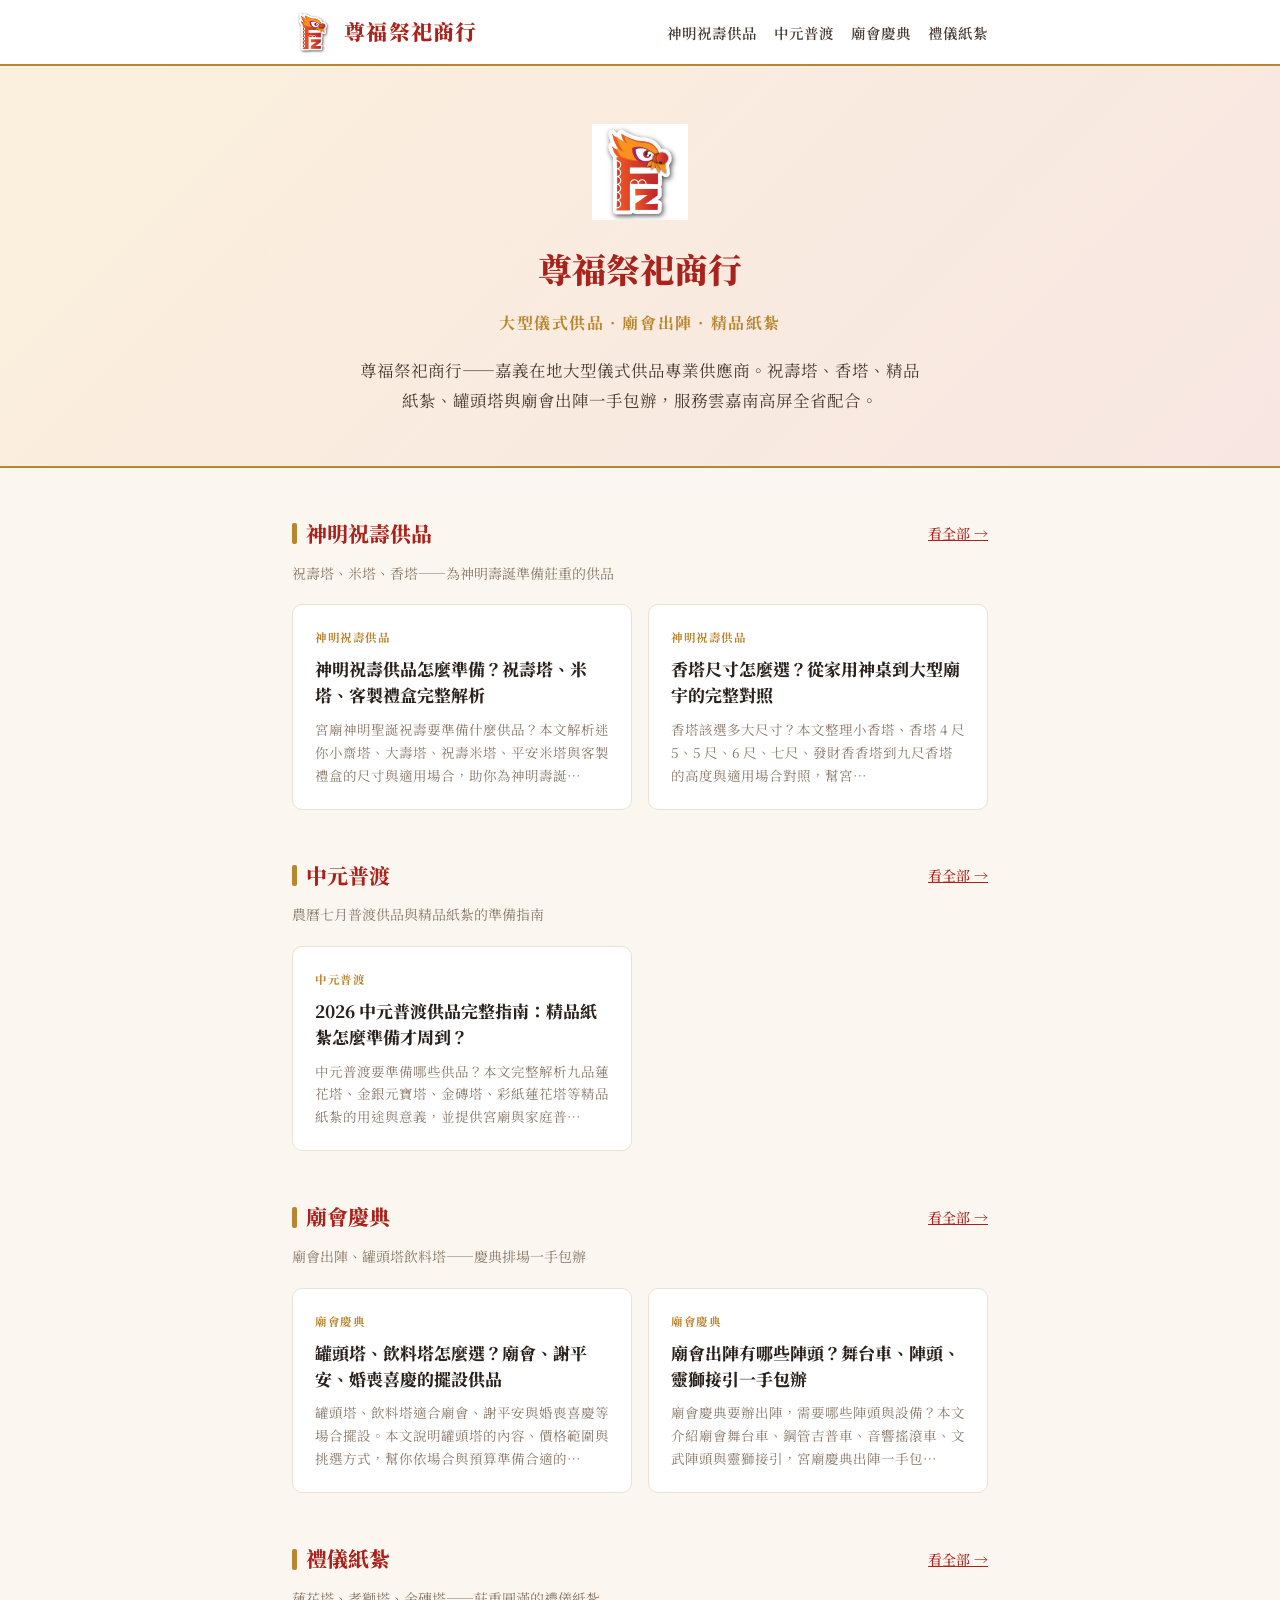
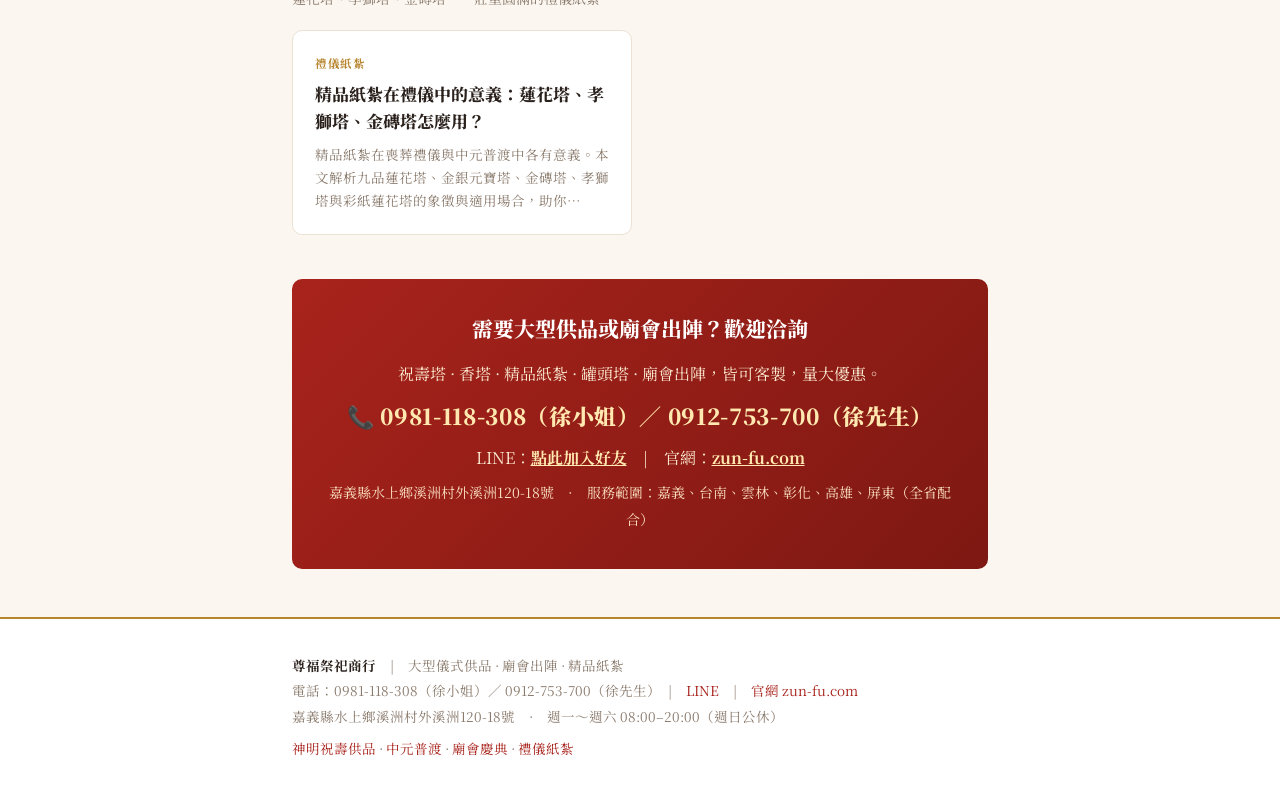
==== index.html @ 9bf6fd0d "尊福祭祀商行 SEO 內容站：6 篇依真實商品撰寫的長文 + 首頁 + 4 分類 暖色紅金設計系統、品牌 logo、真實聯絡 CTA（導流 zun-fu.com + LINE）。 內容嚴格依商品目錄，" ====
<!DOCTYPE html>
<html lang="zh-Hant">
<head>
<meta charset="UTF-8">
<meta name="viewport" content="width=device-width, initial-scale=1">
<title>尊福祭祀商行｜大型儀式供品 · 廟會出陣 · 精品紙紮</title>
<meta name="description" content="尊福祭祀商行——嘉義在地大型儀式供品專業供應商。祝壽塔、香塔、精品紙紮、罐頭塔與廟會出陣一手包辦，服務雲嘉南高屏全省配合。">
<meta property="og:title" content="尊福祭祀商行｜大型儀式供品 · 廟會出陣 · 精品紙紮">
<meta property="og:description" content="尊福祭祀商行——嘉義在地大型儀式供品專業供應商。祝壽塔、香塔、精品紙紮、罐頭塔與廟會出陣一手包辦，服務雲嘉南高屏全省配合。">
<meta property="og:site_name" content="尊福祭祀商行">
<meta property="og:image" content="https://youfuxu.github.io/zunfu-guide/assets/logo.jpg">
<link rel="icon" href="assets/logo.jpg">
<link rel="preconnect" href="https://fonts.googleapis.com"><link rel="preconnect" href="https://fonts.gstatic.com" crossorigin><link href="https://fonts.googleapis.com/css2?family=Noto+Serif+TC:wght@400;500;700;900&display=swap" rel="stylesheet">
<link rel="stylesheet" href="assets/style.css">
</head>
<body>
<div class="topbar"><div class="wrap"><a href="index.html" class="logo" style="display:flex;align-items:center;gap:10px"><img src="assets/logo.jpg" alt="尊福祭祀商行" style="height:42px;width:auto;vertical-align:middle"><span>尊福祭祀商行</span></a><div class="topnav"><a href="zhushou.html">神明祝壽供品</a><a href="zhongyuan.html">中元普渡</a><a href="miaohui.html">廟會慶典</a><a href="liyi.html">禮儀紙紮</a></div></div></div>
<div class="hero"><div class="wrap"><img src="assets/logo.jpg" alt="尊福祭祀商行" style="height:96px;width:auto;margin-bottom:14px"><h1>尊福祭祀商行</h1><div class="sub">大型儀式供品 · 廟會出陣 · 精品紙紮</div><p>尊福祭祀商行——嘉義在地大型儀式供品專業供應商。祝壽塔、香塔、精品紙紮、罐頭塔與廟會出陣一手包辦，服務雲嘉南高屏全省配合。</p></div></div><div class="wrap"><div class="section-title"><span class="bar"></span>神明祝壽供品<a href="zhushou.html" style="font-size:14px;font-weight:500;margin-left:auto">看全部 →</a></div><div class="section-sub">祝壽塔、米塔、香塔——為神明壽誕準備莊重的供品</div><div class="cards"><a class="card" href="posts/shenming-zhushou-gongpin.html"><div class="ct">神明祝壽供品</div><div class="ch">神明祝壽供品怎麼準備？祝壽塔、米塔、客製禮盒完整解析</div><div class="cd">宮廟神明聖誕祝壽要準備什麼供品？本文解析迷你小齋塔、大壽塔、祝壽米塔、平安米塔與客製禮盒的尺寸與適用場合，助你為神明壽誕…</div></a><a class="card" href="posts/xiangta-size-guide.html"><div class="ct">神明祝壽供品</div><div class="ch">香塔尺寸怎麼選？從家用神桌到大型廟宇的完整對照</div><div class="cd">香塔該選多大尺寸？本文整理小香塔、香塔 4 尺 5、5 尺、6 尺、七尺、發財香香塔到九尺香塔的高度與適用場合對照，幫宮…</div></a></div><div class="section-title"><span class="bar"></span>中元普渡<a href="zhongyuan.html" style="font-size:14px;font-weight:500;margin-left:auto">看全部 →</a></div><div class="section-sub">農曆七月普渡供品與精品紙紮的準備指南</div><div class="cards"><a class="card" href="posts/zhongyuan-pudu-guide.html"><div class="ct">中元普渡</div><div class="ch">2026 中元普渡供品完整指南：精品紙紮怎麼準備才周到？</div><div class="cd">中元普渡要準備哪些供品？本文完整解析九品蓮花塔、金銀元寶塔、金磚塔、彩紙蓮花塔等精品紙紮的用途與意義，並提供宮廟與家庭普…</div></a></div><div class="section-title"><span class="bar"></span>廟會慶典<a href="miaohui.html" style="font-size:14px;font-weight:500;margin-left:auto">看全部 →</a></div><div class="section-sub">廟會出陣、罐頭塔飲料塔——慶典排場一手包辦</div><div class="cards"><a class="card" href="posts/guantouta-yinliaota.html"><div class="ct">廟會慶典</div><div class="ch">罐頭塔、飲料塔怎麼選？廟會、謝平安、婚喪喜慶的擺設供品</div><div class="cd">罐頭塔、飲料塔適合廟會、謝平安與婚喪喜慶等場合擺設。本文說明罐頭塔的內容、價格範圍與挑選方式，幫你依場合與預算準備合適的…</div></a><a class="card" href="posts/miaohui-chuzhen-service.html"><div class="ct">廟會慶典</div><div class="ch">廟會出陣有哪些陣頭？舞台車、陣頭、靈獅接引一手包辦</div><div class="cd">廟會慶典要辦出陣，需要哪些陣頭與設備？本文介紹廟會舞台車、鋼管吉普車、音響搖滾車、文武陣頭與靈獅接引，宮廟慶典出陣一手包…</div></a></div><div class="section-title"><span class="bar"></span>禮儀紙紮<a href="liyi.html" style="font-size:14px;font-weight:500;margin-left:auto">看全部 →</a></div><div class="section-sub">蓮花塔、孝獅塔、金磚塔——莊重圓滿的禮儀紙紮</div><div class="cards"><a class="card" href="posts/jingpin-zhizha-liyi.html"><div class="ct">禮儀紙紮</div><div class="ch">精品紙紮在禮儀中的意義：蓮花塔、孝獅塔、金磚塔怎麼用？</div><div class="cd">精品紙紮在喪葬禮儀與中元普渡中各有意義。本文解析九品蓮花塔、金銀元寶塔、金磚塔、孝獅塔與彩紙蓮花塔的象徵與適用場合，助你…</div></a></div><div class="cta"><h3>需要大型供品或廟會出陣？歡迎洽詢</h3><p>祝壽塔 · 香塔 · 精品紙紮 · 罐頭塔 · 廟會出陣，皆可客製，量大優惠。</p><p class="big">📞 0981-118-308（徐小姐）／ 0912-753-700（徐先生）</p><p>LINE：<a href="https://line.me/ti/p/Axsh3-x874" target="_blank" rel="noopener">點此加入好友</a>　|　官網：<a href="https://zun-fu.com/" target="_blank" rel="noopener">zun-fu.com</a></p><p style="font-size:14px;color:#FBE0C0">嘉義縣水上鄉溪洲村外溪洲120-18號　·　服務範圍：嘉義、台南、雲林、彰化、高雄、屏東（全省配合）</p></div></div>
<footer><div class="wrap"><div><strong>尊福祭祀商行</strong>　|　大型儀式供品 · 廟會出陣 · 精品紙紮</div><div>電話：0981-118-308（徐小姐）／ 0912-753-700（徐先生）　|　<a href="https://line.me/ti/p/Axsh3-x874" target="_blank" rel="noopener">LINE</a>　|　<a href="https://zun-fu.com/" target="_blank" rel="noopener">官網 zun-fu.com</a></div><div>嘉義縣水上鄉溪洲村外溪洲120-18號　·　週一～週六 08:00–20:00（週日公休）</div><div style="margin-top:6px"><a href="zhushou.html">神明祝壽供品</a> · <a href="zhongyuan.html">中元普渡</a> · <a href="miaohui.html">廟會慶典</a> · <a href="liyi.html">禮儀紙紮</a></div></div></footer>
</body>
</html>
---- assets/style.css ----
/* 尊福祭祀商行 — 設計系統（暖色．紅金．傳統莊重） */
:root{
  --red:#A8231C; --red-dark:#7E1812; --gold:#B8862F; --gold-soft:#FBF3E2;
  --ink:#2A211C; --body:#473C34; --muted:#8A7A6C; --line:#EBE1D4;
  --bg:#FBF7F0; --card:#FFFFFF; --note:#9A7B2E; --note-bg:#FBF5E6;
}
*{margin:0;padding:0;box-sizing:border-box}
html{scroll-behavior:smooth}
body{background:var(--bg);color:var(--body);font-family:'Noto Serif TC',"Songti TC",serif;line-height:1.9;font-size:17.5px;-webkit-font-smoothing:antialiased}
a{color:var(--red)}
a:hover{color:var(--red-dark)}
.wrap{max-width:740px;margin:0 auto;padding:0 22px}

/* 頂部品牌列 */
.topbar{background:var(--card);border-bottom:2px solid var(--gold);position:sticky;top:0;z-index:20}
.topbar .wrap{display:flex;align-items:center;justify-content:space-between;height:64px}
.logo{font-weight:900;font-size:21px;color:var(--red);letter-spacing:.06em;text-decoration:none;font-family:'Noto Serif TC',serif}
.topnav a{color:var(--body);font-size:14.5px;font-weight:600;margin-left:17px;text-decoration:none}
.topnav a:hover{color:var(--red)}
@media(max-width:600px){.topnav a{margin-left:11px;font-size:13px}.logo{font-size:18px}}

/* 文章 */
article{background:var(--card);margin:28px auto;padding:48px 0;border-radius:10px;border-top:4px solid var(--red)}
article .wrap{padding:0 42px}
@media(max-width:600px){article .wrap{padding:0 22px}article{padding:32px 0}}
.crumb{font-size:13.5px;color:var(--muted);margin-bottom:16px}
.crumb a{color:var(--muted);text-decoration:none}
.pill{display:inline-block;background:var(--gold-soft);color:var(--gold);font-size:12.5px;font-weight:700;padding:5px 14px;border-radius:4px;margin-bottom:16px;letter-spacing:.04em}
h1{font-size:30px;font-weight:900;color:var(--ink);line-height:1.5;margin-bottom:14px;font-family:'Noto Serif TC',serif}
.byline{font-size:13.5px;color:var(--muted);margin-bottom:30px;padding-bottom:22px;border-bottom:1px solid var(--line)}
article h2{font-size:23px;font-weight:800;color:var(--red);margin:44px 0 14px;line-height:1.5;padding-left:14px;border-left:4px solid var(--gold)}
article h3{font-size:19px;font-weight:700;color:var(--ink);margin:30px 0 10px}
article p{margin:0 0 18px;color:var(--body)}
article strong{color:var(--red-dark);font-weight:700}
article ul,article ol{margin:0 0 20px;padding-left:24px}
article li{margin:8px 0}
article ul li::marker{color:var(--gold)}
article ol li::marker{color:var(--red);font-weight:700}
article hr{border:none;border-top:1px solid var(--line);margin:36px 0}
article a{text-decoration:underline;text-decoration-color:rgba(168,35,28,.3)}

/* 表格 */
.table-scroll{overflow-x:auto;margin:26px 0}
table{width:100%;border-collapse:collapse;font-size:15.5px;background:var(--card);border:1px solid var(--line);border-radius:8px;overflow:hidden}
th,td{text-align:left;padding:12px 15px;border-bottom:1px solid var(--line);vertical-align:top}
th{background:var(--red);color:#fff;font-weight:700;white-space:nowrap}
tr:nth-child(even) td{background:#FCF8F1}
tr:last-child td{border-bottom:none}

/* 引言 */
blockquote{background:var(--gold-soft);border-left:4px solid var(--gold);padding:16px 20px;margin:24px 0;border-radius:0 6px 6px 0;color:var(--ink)}
blockquote p{margin:0}

/* 商品卡 */
.prod{background:var(--gold-soft);border:1px solid #E8DCC0;border-radius:8px;padding:18px 22px;margin:20px 0}
.prod h3{margin:0 0 6px;color:var(--red-dark)}
.prod p{margin:0;font-size:15.5px}

/* CTA 洽詢 */
.cta{background:linear-gradient(135deg,var(--red),var(--red-dark));color:#fff;border-radius:10px;padding:30px 34px;margin:44px 0 8px;text-align:center}
.cta h3{color:#fff;font-size:21px;font-weight:800;margin-bottom:10px;font-family:'Noto Serif TC',serif}
.cta p{color:#FBEAD0;margin-bottom:6px;font-size:16px}
.cta .big{font-size:22px;font-weight:900;color:#FFE9B0;letter-spacing:.03em}
.cta a{color:#FFE9B0;font-weight:700}

/* 免責 / 說明 */
.note{font-size:13.5px;color:var(--muted);background:var(--note-bg);border:1px solid #EFE3C6;border-radius:8px;padding:14px 18px;margin:28px 0 0;line-height:1.75}

/* 首頁 / 索引 */
.hero{background:linear-gradient(135deg,#FBF0DD,#F7E6E2);border-bottom:2px solid var(--gold);padding:58px 0 50px;text-align:center}
.hero h1{font-size:34px;border:none;color:var(--red)}
.hero .sub{font-size:16px;color:var(--gold);font-weight:700;letter-spacing:.1em;margin-top:6px}
.hero p{font-size:16.5px;color:var(--body);max-width:560px;margin:16px auto 0;line-height:1.85}
.section-title{font-size:21px;font-weight:800;color:var(--red);margin:46px 0 6px;display:flex;align-items:center;gap:9px}
.section-title .bar{width:5px;height:21px;background:var(--gold);border-radius:2px;display:inline-block}
.section-sub{color:var(--muted);font-size:14px;margin-bottom:18px}
.cards{display:grid;grid-template-columns:1fr 1fr;gap:16px}
@media(max-width:600px){.cards{grid-template-columns:1fr}}
.card{background:var(--card);border:1px solid var(--line);border-radius:10px;padding:22px;transition:.15s;display:block;text-decoration:none}
.card:hover{border-color:var(--red);box-shadow:0 6px 20px rgba(168,35,28,.08);transform:translateY(-2px)}
.card .ct{font-size:11.5px;font-weight:700;color:var(--gold);letter-spacing:.05em}
.card .ch{font-size:17px;font-weight:800;color:var(--ink);margin:7px 0 0;line-height:1.55;font-family:'Noto Serif TC',serif}
.card .cd{font-size:13.5px;color:var(--muted);margin-top:9px;line-height:1.7}

/* 頁尾 */
footer{border-top:2px solid var(--gold);margin-top:48px;padding:34px 0;color:var(--muted);font-size:13.5px;background:var(--card)}
footer .wrap{line-height:1.9}
footer a{color:var(--red);text-decoration:none}
footer strong{color:var(--ink)}
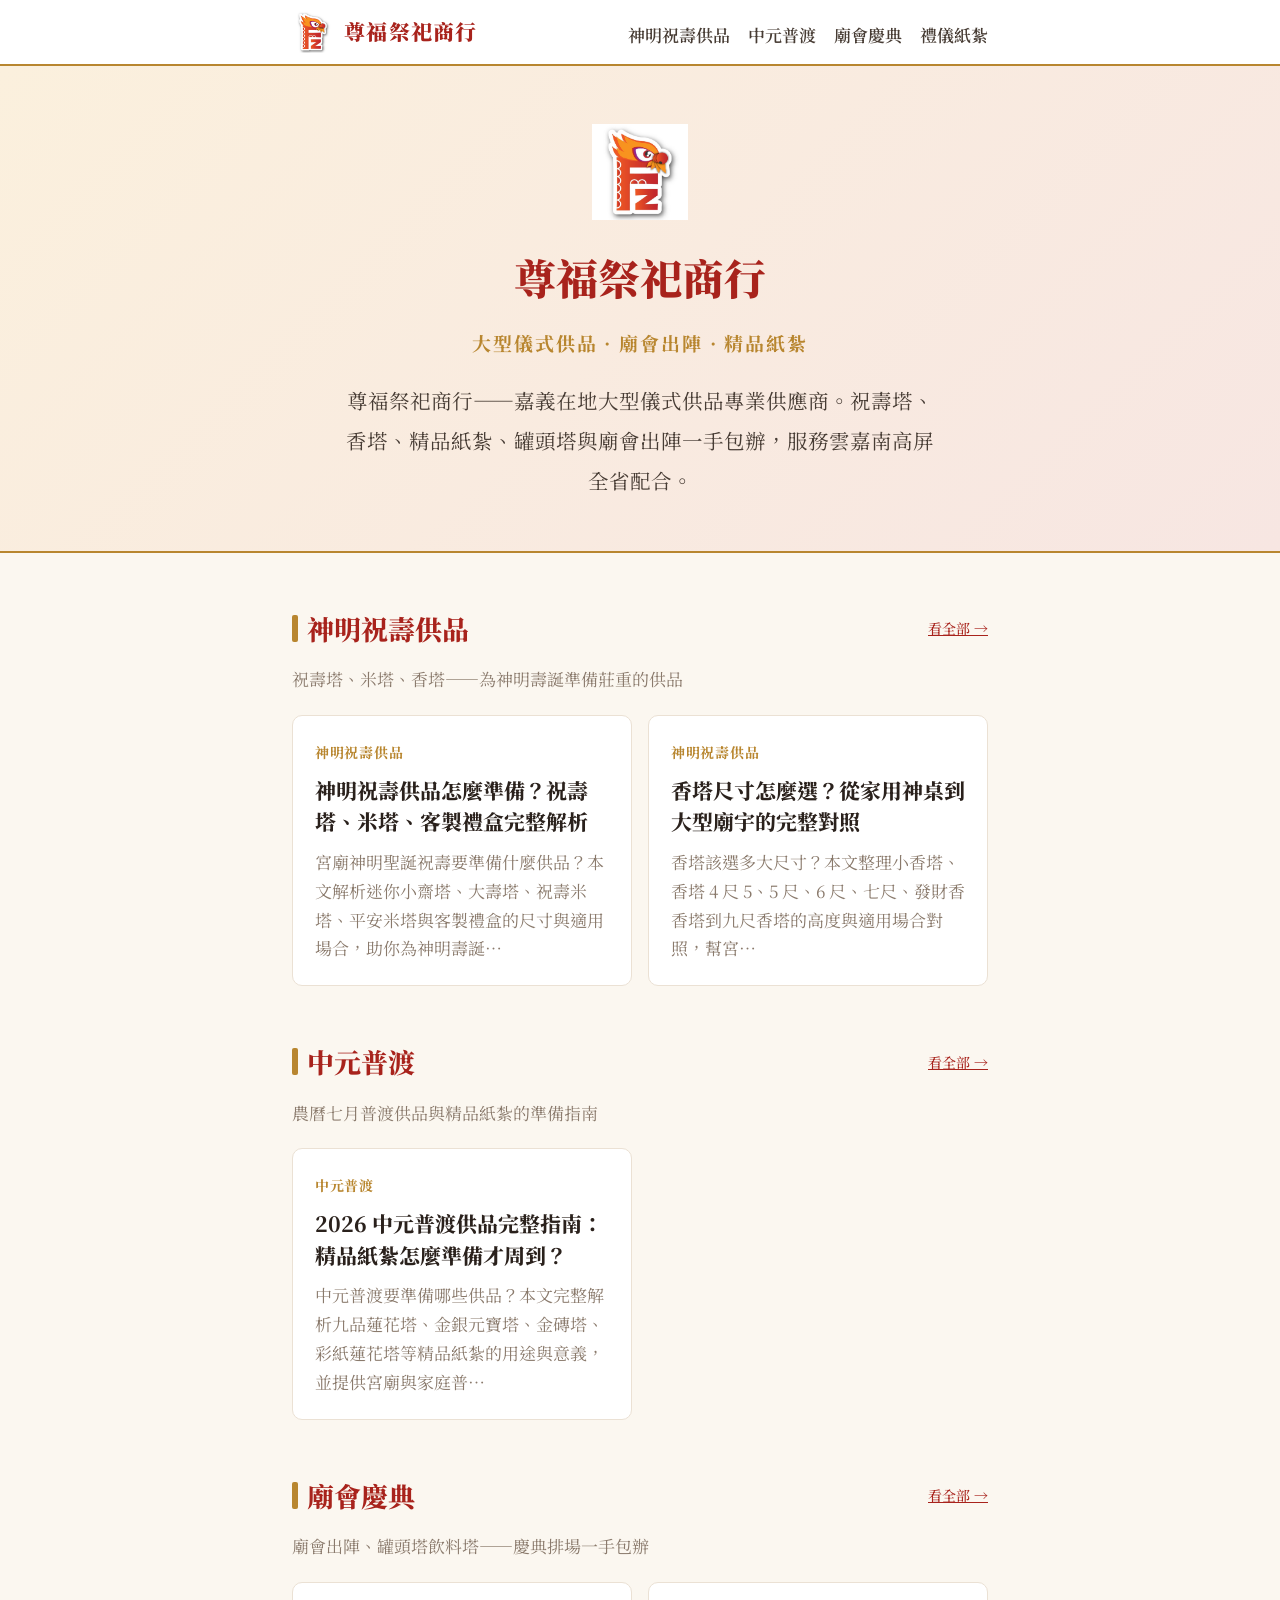
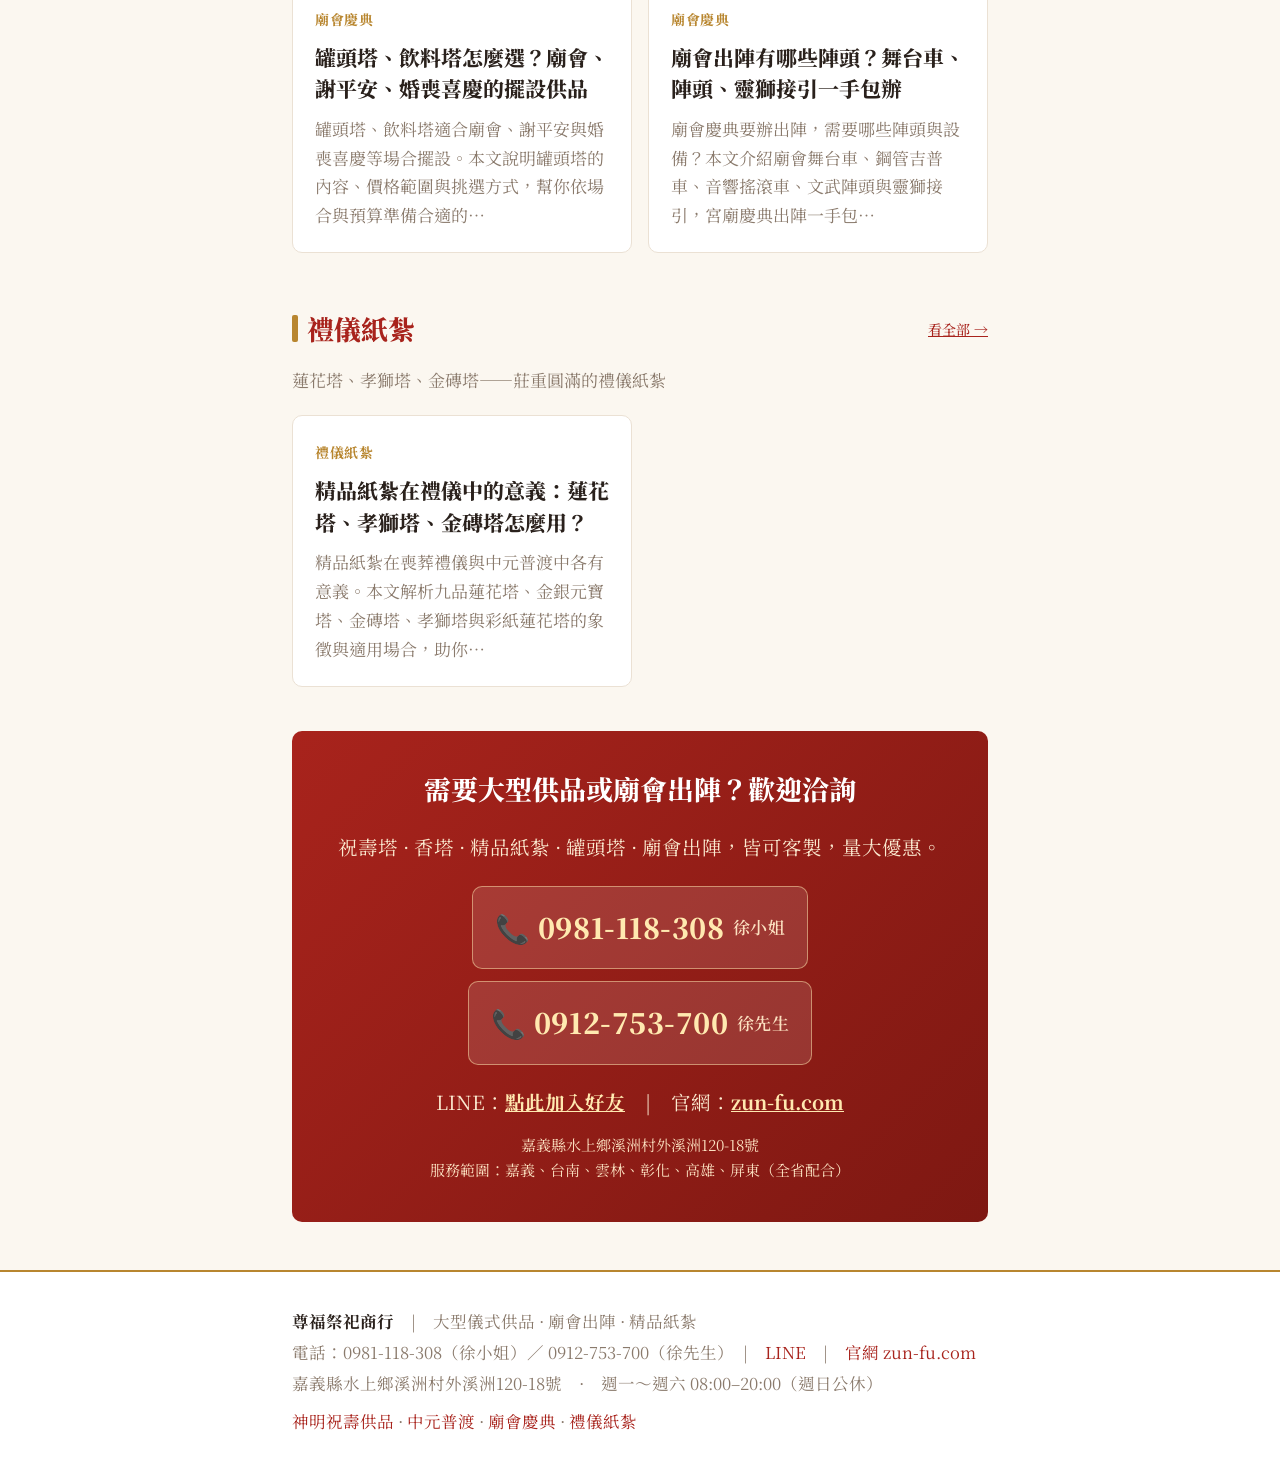
==== commit 3a3a91e7: "修正 CTA 電話排版：兩支號碼各自獨立膠囊、nowrap 不再中途斷行，可點擊撥號 Co-Authored-By: Claude Opus 4.8 <noreply@anthropic.com>" ====
--- a/index.html
+++ b/index.html
@@ -15,7 +15,7 @@
 </head>
 <body>
 <div class="topbar"><div class="wrap"><a href="index.html" class="logo" style="display:flex;align-items:center;gap:10px"><img src="assets/logo.jpg" alt="尊福祭祀商行" style="height:42px;width:auto;vertical-align:middle"><span>尊福祭祀商行</span></a><div class="topnav"><a href="zhushou.html">神明祝壽供品</a><a href="zhongyuan.html">中元普渡</a><a href="miaohui.html">廟會慶典</a><a href="liyi.html">禮儀紙紮</a></div></div></div>
-<div class="hero"><div class="wrap"><img src="assets/logo.jpg" alt="尊福祭祀商行" style="height:96px;width:auto;margin-bottom:14px"><h1>尊福祭祀商行</h1><div class="sub">大型儀式供品 · 廟會出陣 · 精品紙紮</div><p>尊福祭祀商行——嘉義在地大型儀式供品專業供應商。祝壽塔、香塔、精品紙紮、罐頭塔與廟會出陣一手包辦，服務雲嘉南高屏全省配合。</p></div></div><div class="wrap"><div class="section-title"><span class="bar"></span>神明祝壽供品<a href="zhushou.html" style="font-size:14px;font-weight:500;margin-left:auto">看全部 →</a></div><div class="section-sub">祝壽塔、米塔、香塔——為神明壽誕準備莊重的供品</div><div class="cards"><a class="card" href="posts/shenming-zhushou-gongpin.html"><div class="ct">神明祝壽供品</div><div class="ch">神明祝壽供品怎麼準備？祝壽塔、米塔、客製禮盒完整解析</div><div class="cd">宮廟神明聖誕祝壽要準備什麼供品？本文解析迷你小齋塔、大壽塔、祝壽米塔、平安米塔與客製禮盒的尺寸與適用場合，助你為神明壽誕…</div></a><a class="card" href="posts/xiangta-size-guide.html"><div class="ct">神明祝壽供品</div><div class="ch">香塔尺寸怎麼選？從家用神桌到大型廟宇的完整對照</div><div class="cd">香塔該選多大尺寸？本文整理小香塔、香塔 4 尺 5、5 尺、6 尺、七尺、發財香香塔到九尺香塔的高度與適用場合對照，幫宮…</div></a></div><div class="section-title"><span class="bar"></span>中元普渡<a href="zhongyuan.html" style="font-size:14px;font-weight:500;margin-left:auto">看全部 →</a></div><div class="section-sub">農曆七月普渡供品與精品紙紮的準備指南</div><div class="cards"><a class="card" href="posts/zhongyuan-pudu-guide.html"><div class="ct">中元普渡</div><div class="ch">2026 中元普渡供品完整指南：精品紙紮怎麼準備才周到？</div><div class="cd">中元普渡要準備哪些供品？本文完整解析九品蓮花塔、金銀元寶塔、金磚塔、彩紙蓮花塔等精品紙紮的用途與意義，並提供宮廟與家庭普…</div></a></div><div class="section-title"><span class="bar"></span>廟會慶典<a href="miaohui.html" style="font-size:14px;font-weight:500;margin-left:auto">看全部 →</a></div><div class="section-sub">廟會出陣、罐頭塔飲料塔——慶典排場一手包辦</div><div class="cards"><a class="card" href="posts/guantouta-yinliaota.html"><div class="ct">廟會慶典</div><div class="ch">罐頭塔、飲料塔怎麼選？廟會、謝平安、婚喪喜慶的擺設供品</div><div class="cd">罐頭塔、飲料塔適合廟會、謝平安與婚喪喜慶等場合擺設。本文說明罐頭塔的內容、價格範圍與挑選方式，幫你依場合與預算準備合適的…</div></a><a class="card" href="posts/miaohui-chuzhen-service.html"><div class="ct">廟會慶典</div><div class="ch">廟會出陣有哪些陣頭？舞台車、陣頭、靈獅接引一手包辦</div><div class="cd">廟會慶典要辦出陣，需要哪些陣頭與設備？本文介紹廟會舞台車、鋼管吉普車、音響搖滾車、文武陣頭與靈獅接引，宮廟慶典出陣一手包…</div></a></div><div class="section-title"><span class="bar"></span>禮儀紙紮<a href="liyi.html" style="font-size:14px;font-weight:500;margin-left:auto">看全部 →</a></div><div class="section-sub">蓮花塔、孝獅塔、金磚塔——莊重圓滿的禮儀紙紮</div><div class="cards"><a class="card" href="posts/jingpin-zhizha-liyi.html"><div class="ct">禮儀紙紮</div><div class="ch">精品紙紮在禮儀中的意義：蓮花塔、孝獅塔、金磚塔怎麼用？</div><div class="cd">精品紙紮在喪葬禮儀與中元普渡中各有意義。本文解析九品蓮花塔、金銀元寶塔、金磚塔、孝獅塔與彩紙蓮花塔的象徵與適用場合，助你…</div></a></div><div class="cta"><h3>需要大型供品或廟會出陣？歡迎洽詢</h3><p>祝壽塔 · 香塔 · 精品紙紮 · 罐頭塔 · 廟會出陣，皆可客製，量大優惠。</p><p class="big">📞 0981-118-308（徐小姐）／ 0912-753-700（徐先生）</p><p>LINE：<a href="https://line.me/ti/p/Axsh3-x874" target="_blank" rel="noopener">點此加入好友</a>　|　官網：<a href="https://zun-fu.com/" target="_blank" rel="noopener">zun-fu.com</a></p><p style="font-size:14px;color:#FBE0C0">嘉義縣水上鄉溪洲村外溪洲120-18號　·　服務範圍：嘉義、台南、雲林、彰化、高雄、屏東（全省配合）</p></div></div>
+<div class="hero"><div class="wrap"><img src="assets/logo.jpg" alt="尊福祭祀商行" style="height:96px;width:auto;margin-bottom:14px"><h1>尊福祭祀商行</h1><div class="sub">大型儀式供品 · 廟會出陣 · 精品紙紮</div><p>尊福祭祀商行——嘉義在地大型儀式供品專業供應商。祝壽塔、香塔、精品紙紮、罐頭塔與廟會出陣一手包辦，服務雲嘉南高屏全省配合。</p></div></div><div class="wrap"><div class="section-title"><span class="bar"></span>神明祝壽供品<a href="zhushou.html" style="font-size:14px;font-weight:500;margin-left:auto">看全部 →</a></div><div class="section-sub">祝壽塔、米塔、香塔——為神明壽誕準備莊重的供品</div><div class="cards"><a class="card" href="posts/shenming-zhushou-gongpin.html"><div class="ct">神明祝壽供品</div><div class="ch">神明祝壽供品怎麼準備？祝壽塔、米塔、客製禮盒完整解析</div><div class="cd">宮廟神明聖誕祝壽要準備什麼供品？本文解析迷你小齋塔、大壽塔、祝壽米塔、平安米塔與客製禮盒的尺寸與適用場合，助你為神明壽誕…</div></a><a class="card" href="posts/xiangta-size-guide.html"><div class="ct">神明祝壽供品</div><div class="ch">香塔尺寸怎麼選？從家用神桌到大型廟宇的完整對照</div><div class="cd">香塔該選多大尺寸？本文整理小香塔、香塔 4 尺 5、5 尺、6 尺、七尺、發財香香塔到九尺香塔的高度與適用場合對照，幫宮…</div></a></div><div class="section-title"><span class="bar"></span>中元普渡<a href="zhongyuan.html" style="font-size:14px;font-weight:500;margin-left:auto">看全部 →</a></div><div class="section-sub">農曆七月普渡供品與精品紙紮的準備指南</div><div class="cards"><a class="card" href="posts/zhongyuan-pudu-guide.html"><div class="ct">中元普渡</div><div class="ch">2026 中元普渡供品完整指南：精品紙紮怎麼準備才周到？</div><div class="cd">中元普渡要準備哪些供品？本文完整解析九品蓮花塔、金銀元寶塔、金磚塔、彩紙蓮花塔等精品紙紮的用途與意義，並提供宮廟與家庭普…</div></a></div><div class="section-title"><span class="bar"></span>廟會慶典<a href="miaohui.html" style="font-size:14px;font-weight:500;margin-left:auto">看全部 →</a></div><div class="section-sub">廟會出陣、罐頭塔飲料塔——慶典排場一手包辦</div><div class="cards"><a class="card" href="posts/guantouta-yinliaota.html"><div class="ct">廟會慶典</div><div class="ch">罐頭塔、飲料塔怎麼選？廟會、謝平安、婚喪喜慶的擺設供品</div><div class="cd">罐頭塔、飲料塔適合廟會、謝平安與婚喪喜慶等場合擺設。本文說明罐頭塔的內容、價格範圍與挑選方式，幫你依場合與預算準備合適的…</div></a><a class="card" href="posts/miaohui-chuzhen-service.html"><div class="ct">廟會慶典</div><div class="ch">廟會出陣有哪些陣頭？舞台車、陣頭、靈獅接引一手包辦</div><div class="cd">廟會慶典要辦出陣，需要哪些陣頭與設備？本文介紹廟會舞台車、鋼管吉普車、音響搖滾車、文武陣頭與靈獅接引，宮廟慶典出陣一手包…</div></a></div><div class="section-title"><span class="bar"></span>禮儀紙紮<a href="liyi.html" style="font-size:14px;font-weight:500;margin-left:auto">看全部 →</a></div><div class="section-sub">蓮花塔、孝獅塔、金磚塔——莊重圓滿的禮儀紙紮</div><div class="cards"><a class="card" href="posts/jingpin-zhizha-liyi.html"><div class="ct">禮儀紙紮</div><div class="ch">精品紙紮在禮儀中的意義：蓮花塔、孝獅塔、金磚塔怎麼用？</div><div class="cd">精品紙紮在喪葬禮儀與中元普渡中各有意義。本文解析九品蓮花塔、金銀元寶塔、金磚塔、孝獅塔與彩紙蓮花塔的象徵與適用場合，助你…</div></a></div><div class="cta"><h3>需要大型供品或廟會出陣？歡迎洽詢</h3><p>祝壽塔 · 香塔 · 精品紙紮 · 罐頭塔 · 廟會出陣，皆可客製，量大優惠。</p><div class="phones"><a class="ph" href="tel:0981118308">📞 0981-118-308<span class="who">徐小姐</span></a><a class="ph" href="tel:0912753700">📞 0912-753-700<span class="who">徐先生</span></a></div><p>LINE：<a href="https://line.me/ti/p/Axsh3-x874" target="_blank" rel="noopener">點此加入好友</a>　|　官網：<a href="https://zun-fu.com/" target="_blank" rel="noopener">zun-fu.com</a></p><p style="font-size:15px;color:#FBE0C0;line-height:1.7">嘉義縣水上鄉溪洲村外溪洲120-18號<br>服務範圍：嘉義、台南、雲林、彰化、高雄、屏東（全省配合）</p></div></div>
 <footer><div class="wrap"><div><strong>尊福祭祀商行</strong>　|　大型儀式供品 · 廟會出陣 · 精品紙紮</div><div>電話：0981-118-308（徐小姐）／ 0912-753-700（徐先生）　|　<a href="https://line.me/ti/p/Axsh3-x874" target="_blank" rel="noopener">LINE</a>　|　<a href="https://zun-fu.com/" target="_blank" rel="noopener">官網 zun-fu.com</a></div><div>嘉義縣水上鄉溪洲村外溪洲120-18號　·　週一～週六 08:00–20:00（週日公休）</div><div style="margin-top:6px"><a href="zhushou.html">神明祝壽供品</a> · <a href="zhongyuan.html">中元普渡</a> · <a href="miaohui.html">廟會慶典</a> · <a href="liyi.html">禮儀紙紮</a></div></div></footer>
 </body>
 </html>
--- a/assets/style.css
+++ b/assets/style.css
@@ -6,7 +6,7 @@
 }
 *{margin:0;padding:0;box-sizing:border-box}
 html{scroll-behavior:smooth}
-body{background:var(--bg);color:var(--body);font-family:'Noto Serif TC',"Songti TC",serif;line-height:1.9;font-size:17.5px;-webkit-font-smoothing:antialiased}
+body{background:var(--bg);color:var(--body);font-family:'Noto Serif TC',"Songti TC",serif;line-height:2.05;font-size:22.5px;-webkit-font-smoothing:antialiased}
 a{color:var(--red)}
 a:hover{color:var(--red-dark)}
 .wrap{max-width:740px;margin:0 auto;padding:0 22px}
@@ -15,22 +15,22 @@
 .topbar{background:var(--card);border-bottom:2px solid var(--gold);position:sticky;top:0;z-index:20}
 .topbar .wrap{display:flex;align-items:center;justify-content:space-between;height:64px}
 .logo{font-weight:900;font-size:21px;color:var(--red);letter-spacing:.06em;text-decoration:none;font-family:'Noto Serif TC',serif}
-.topnav a{color:var(--body);font-size:14.5px;font-weight:600;margin-left:17px;text-decoration:none}
+.topnav a{color:var(--body);font-size:17px;font-weight:600;margin-left:18px;text-decoration:none}
 .topnav a:hover{color:var(--red)}
-@media(max-width:600px){.topnav a{margin-left:11px;font-size:13px}.logo{font-size:18px}}
+@media(max-width:600px){.topnav a{margin-left:10px;font-size:15px}.logo span{font-size:18px}}
 
 /* 文章 */
 article{background:var(--card);margin:28px auto;padding:48px 0;border-radius:10px;border-top:4px solid var(--red)}
 article .wrap{padding:0 42px}
 @media(max-width:600px){article .wrap{padding:0 22px}article{padding:32px 0}}
-.crumb{font-size:13.5px;color:var(--muted);margin-bottom:16px}
+.crumb{font-size:15px;color:var(--muted);margin-bottom:16px}
 .crumb a{color:var(--muted);text-decoration:none}
-.pill{display:inline-block;background:var(--gold-soft);color:var(--gold);font-size:12.5px;font-weight:700;padding:5px 14px;border-radius:4px;margin-bottom:16px;letter-spacing:.04em}
-h1{font-size:30px;font-weight:900;color:var(--ink);line-height:1.5;margin-bottom:14px;font-family:'Noto Serif TC',serif}
-.byline{font-size:13.5px;color:var(--muted);margin-bottom:30px;padding-bottom:22px;border-bottom:1px solid var(--line)}
-article h2{font-size:23px;font-weight:800;color:var(--red);margin:44px 0 14px;line-height:1.5;padding-left:14px;border-left:4px solid var(--gold)}
-article h3{font-size:19px;font-weight:700;color:var(--ink);margin:30px 0 10px}
-article p{margin:0 0 18px;color:var(--body)}
+.pill{display:inline-block;background:var(--gold-soft);color:var(--gold);font-size:14px;font-weight:700;padding:6px 15px;border-radius:4px;margin-bottom:16px;letter-spacing:.04em}
+h1{font-size:38px;font-weight:900;color:var(--ink);line-height:1.45;margin-bottom:16px;font-family:'Noto Serif TC',serif}
+.byline{font-size:16.5px;color:var(--muted);margin-bottom:30px;padding-bottom:22px;border-bottom:1px solid var(--line)}
+article h2{font-size:30px;font-weight:800;color:var(--red);margin:48px 0 18px;line-height:1.45;padding-left:15px;border-left:5px solid var(--gold)}
+article h3{font-size:24.5px;font-weight:700;color:var(--ink);margin:34px 0 12px}
+article p{margin:0 0 22px;color:var(--body)}
 article strong{color:var(--red-dark);font-weight:700}
 article ul,article ol{margin:0 0 20px;padding-left:24px}
 article li{margin:8px 0}
@@ -41,7 +41,7 @@
 
 /* 表格 */
 .table-scroll{overflow-x:auto;margin:26px 0}
-table{width:100%;border-collapse:collapse;font-size:15.5px;background:var(--card);border:1px solid var(--line);border-radius:8px;overflow:hidden}
+table{width:100%;border-collapse:collapse;font-size:18.5px;background:var(--card);border:1px solid var(--line);border-radius:8px;overflow:hidden}
 th,td{text-align:left;padding:12px 15px;border-bottom:1px solid var(--line);vertical-align:top}
 th{background:var(--red);color:#fff;font-weight:700;white-space:nowrap}
 tr:nth-child(even) td{background:#FCF8F1}
@@ -53,37 +53,41 @@
 
 /* 商品卡 */
 .prod{background:var(--gold-soft);border:1px solid #E8DCC0;border-radius:8px;padding:18px 22px;margin:20px 0}
-.prod h3{margin:0 0 6px;color:var(--red-dark)}
-.prod p{margin:0;font-size:15.5px}
+.prod h3{margin:0 0 8px;color:var(--red-dark)}
+.prod p{margin:0;font-size:19px}
 
 /* CTA 洽詢 */
 .cta{background:linear-gradient(135deg,var(--red),var(--red-dark));color:#fff;border-radius:10px;padding:30px 34px;margin:44px 0 8px;text-align:center}
-.cta h3{color:#fff;font-size:21px;font-weight:800;margin-bottom:10px;font-family:'Noto Serif TC',serif}
-.cta p{color:#FBEAD0;margin-bottom:6px;font-size:16px}
-.cta .big{font-size:22px;font-weight:900;color:#FFE9B0;letter-spacing:.03em}
+.cta h3{color:#fff;font-size:27px;font-weight:800;margin-bottom:12px;font-family:'Noto Serif TC',serif}
+.cta p{color:#FBEAD0;margin-bottom:9px;font-size:19.5px}
+.phones{display:flex;flex-wrap:wrap;justify-content:center;gap:12px 20px;margin:18px 0}
+.phones .ph{display:inline-flex;align-items:center;gap:8px;white-space:nowrap;background:rgba(255,255,255,.12);border:1px solid rgba(255,233,176,.5);border-radius:10px;padding:12px 22px;font-size:28px;font-weight:900;color:#FFE9B0;letter-spacing:.02em;text-decoration:none}
+.phones .ph:hover{background:rgba(255,255,255,.2)}
+.phones .ph .who{font-size:17px;font-weight:600;color:#FBE0C0}
+@media(max-width:600px){.phones .ph{font-size:24px;padding:11px 18px;width:100%;justify-content:center}}
 .cta a{color:#FFE9B0;font-weight:700}
 
 /* 免責 / 說明 */
-.note{font-size:13.5px;color:var(--muted);background:var(--note-bg);border:1px solid #EFE3C6;border-radius:8px;padding:14px 18px;margin:28px 0 0;line-height:1.75}
+.note{font-size:16.5px;color:var(--muted);background:var(--note-bg);border:1px solid #EFE3C6;border-radius:8px;padding:18px 22px;margin:30px 0 0;line-height:1.9}
 
 /* 首頁 / 索引 */
 .hero{background:linear-gradient(135deg,#FBF0DD,#F7E6E2);border-bottom:2px solid var(--gold);padding:58px 0 50px;text-align:center}
-.hero h1{font-size:34px;border:none;color:var(--red)}
-.hero .sub{font-size:16px;color:var(--gold);font-weight:700;letter-spacing:.1em;margin-top:6px}
-.hero p{font-size:16.5px;color:var(--body);max-width:560px;margin:16px auto 0;line-height:1.85}
-.section-title{font-size:21px;font-weight:800;color:var(--red);margin:46px 0 6px;display:flex;align-items:center;gap:9px}
-.section-title .bar{width:5px;height:21px;background:var(--gold);border-radius:2px;display:inline-block}
-.section-sub{color:var(--muted);font-size:14px;margin-bottom:18px}
+.hero h1{font-size:42px;border:none;color:var(--red)}
+.hero .sub{font-size:19px;color:var(--gold);font-weight:700;letter-spacing:.1em;margin-top:6px}
+.hero p{font-size:20.5px;color:var(--body);max-width:600px;margin:18px auto 0;line-height:1.95}
+.section-title{font-size:27px;font-weight:800;color:var(--red);margin:48px 0 6px;display:flex;align-items:center;gap:9px}
+.section-title .bar{width:6px;height:27px;background:var(--gold);border-radius:2px;display:inline-block}
+.section-sub{color:var(--muted);font-size:17px;margin-bottom:18px}
 .cards{display:grid;grid-template-columns:1fr 1fr;gap:16px}
 @media(max-width:600px){.cards{grid-template-columns:1fr}}
 .card{background:var(--card);border:1px solid var(--line);border-radius:10px;padding:22px;transition:.15s;display:block;text-decoration:none}
 .card:hover{border-color:var(--red);box-shadow:0 6px 20px rgba(168,35,28,.08);transform:translateY(-2px)}
-.card .ct{font-size:11.5px;font-weight:700;color:var(--gold);letter-spacing:.05em}
-.card .ch{font-size:17px;font-weight:800;color:var(--ink);margin:7px 0 0;line-height:1.55;font-family:'Noto Serif TC',serif}
-.card .cd{font-size:13.5px;color:var(--muted);margin-top:9px;line-height:1.7}
+.card .ct{font-size:14px;font-weight:700;color:var(--gold);letter-spacing:.05em}
+.card .ch{font-size:21px;font-weight:800;color:var(--ink);margin:8px 0 0;line-height:1.5;font-family:'Noto Serif TC',serif}
+.card .cd{font-size:17px;color:var(--muted);margin-top:10px;line-height:1.7}
 
 /* 頁尾 */
-footer{border-top:2px solid var(--gold);margin-top:48px;padding:34px 0;color:var(--muted);font-size:13.5px;background:var(--card)}
+footer{border-top:2px solid var(--gold);margin-top:48px;padding:34px 0;color:var(--muted);font-size:16.5px;background:var(--card)}
 footer .wrap{line-height:1.9}
 footer a{color:var(--red);text-decoration:none}
 footer strong{color:var(--ink)}
